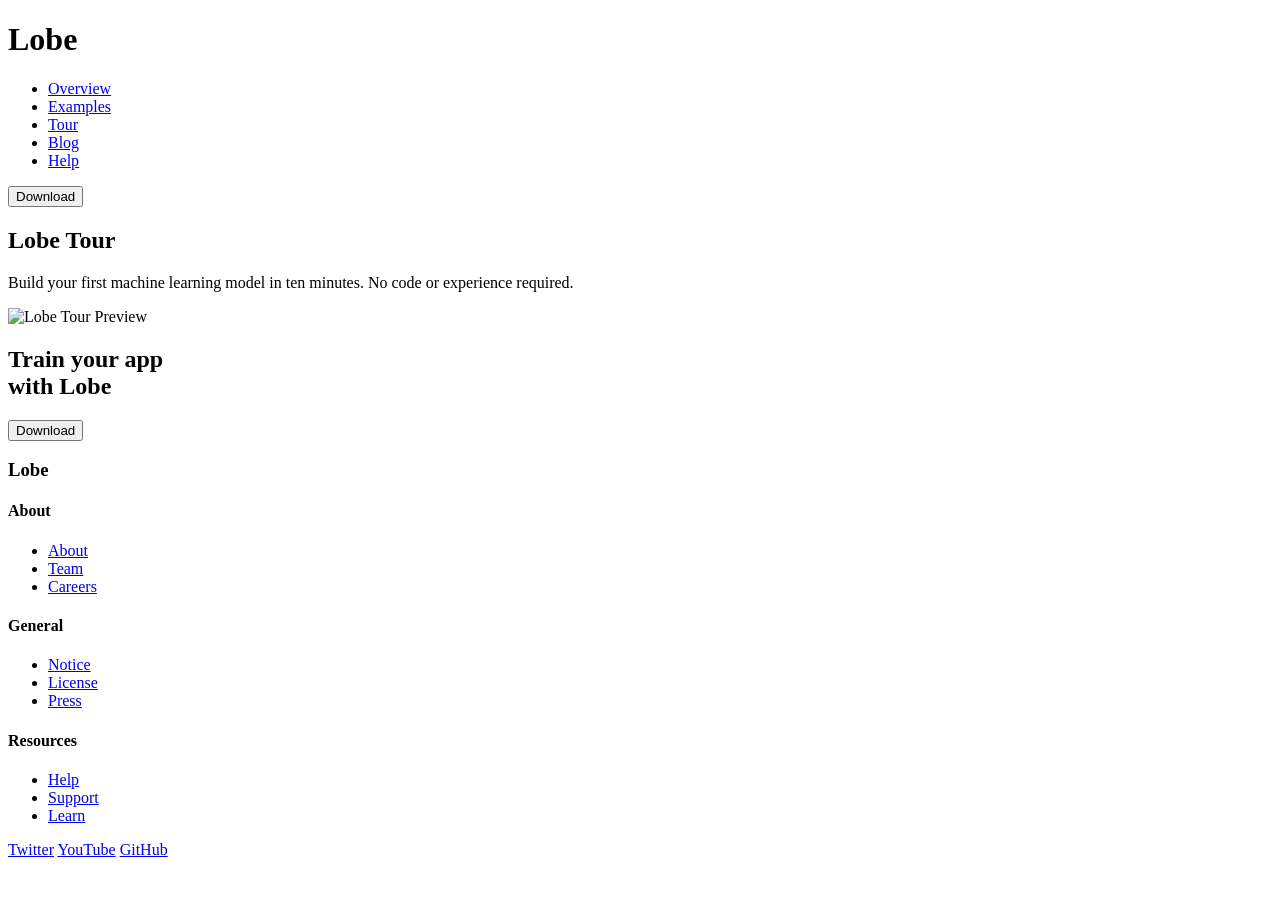
==== lobe.html @ 21074b0c "first commit" ====
<!DOCTYPE html>
<html lang="en">
<head>
    <meta charset="UTF-8">
    <meta name="viewport" content="width=device-width, initial-scale=1.0">
    <title>Lobe Tour</title>
</head>
<body>

    <!-- Header -->
    <header>

        <!-- Logo -->
        <div class="logo">
            <h1>Lobe</h1>
        </div>

        <!-- Navigation -->
        <nav>
            <ul>
                <li><a href="#">Overview</a></li>
                <li><a href="#">Examples</a></li>
                <li><a href="#">Tour</a></li>
                <li><a href="#">Blog</a></li>
                <li><a href="#">Help</a></li>
            </ul>
        </nav>

        <!-- Download Button -->
        <div class="download">
            <button>Download</button>
        </div>

    </header>

    <!-- Main -->
    <main>

        <!-- Hero Section -->
        <section class="hero">

            <h2>
                Lobe <span>Tour</span>
            </h2>

            <p>
                Build your first machine learning model in ten minutes.
                No code or experience required.
            </p>

        </section>

        <!-- Preview Image -->
        <section class="preview">

            <img src="images/lobe-preview.png"
                 alt="Lobe Tour Preview">

        </section>

        <!-- Call To Action -->
        <section class="cta">

            <h2>
                Train your app <br>
                with Lobe
            </h2>

            <button>Download</button>

        </section>

    </main>

    <!-- Footer -->
    <footer>

        <!-- Footer Logo -->
        <div class="footer-logo">
            <h3>Lobe</h3>
        </div>

        <!-- About -->
        <div class="about">
            <h4>About</h4>

            <ul>
                <li><a href="#">About</a></li>
                <li><a href="#">Team</a></li>
                <li><a href="#">Careers</a></li>
            </ul>
        </div>

        <!-- General -->
        <div class="general">
            <h4>General</h4>

            <ul>
                <li><a href="#">Notice</a></li>
                <li><a href="#">License</a></li>
                <li><a href="#">Press</a></li>
            </ul>
        </div>

        <!-- Resources -->
        <div class="resources">
            <h4>Resources</h4>

            <ul>
                <li><a href="#">Help</a></li>
                <li><a href="#">Support</a></li>
                <li><a href="#">Learn</a></li>
            </ul>
        </div>

        <!-- Social -->
        <div class="social">
            <a href="#">Twitter</a>
            <a href="#">YouTube</a>
            <a href="#">GitHub</a>
        </div>

    </footer>

</body>
</html>
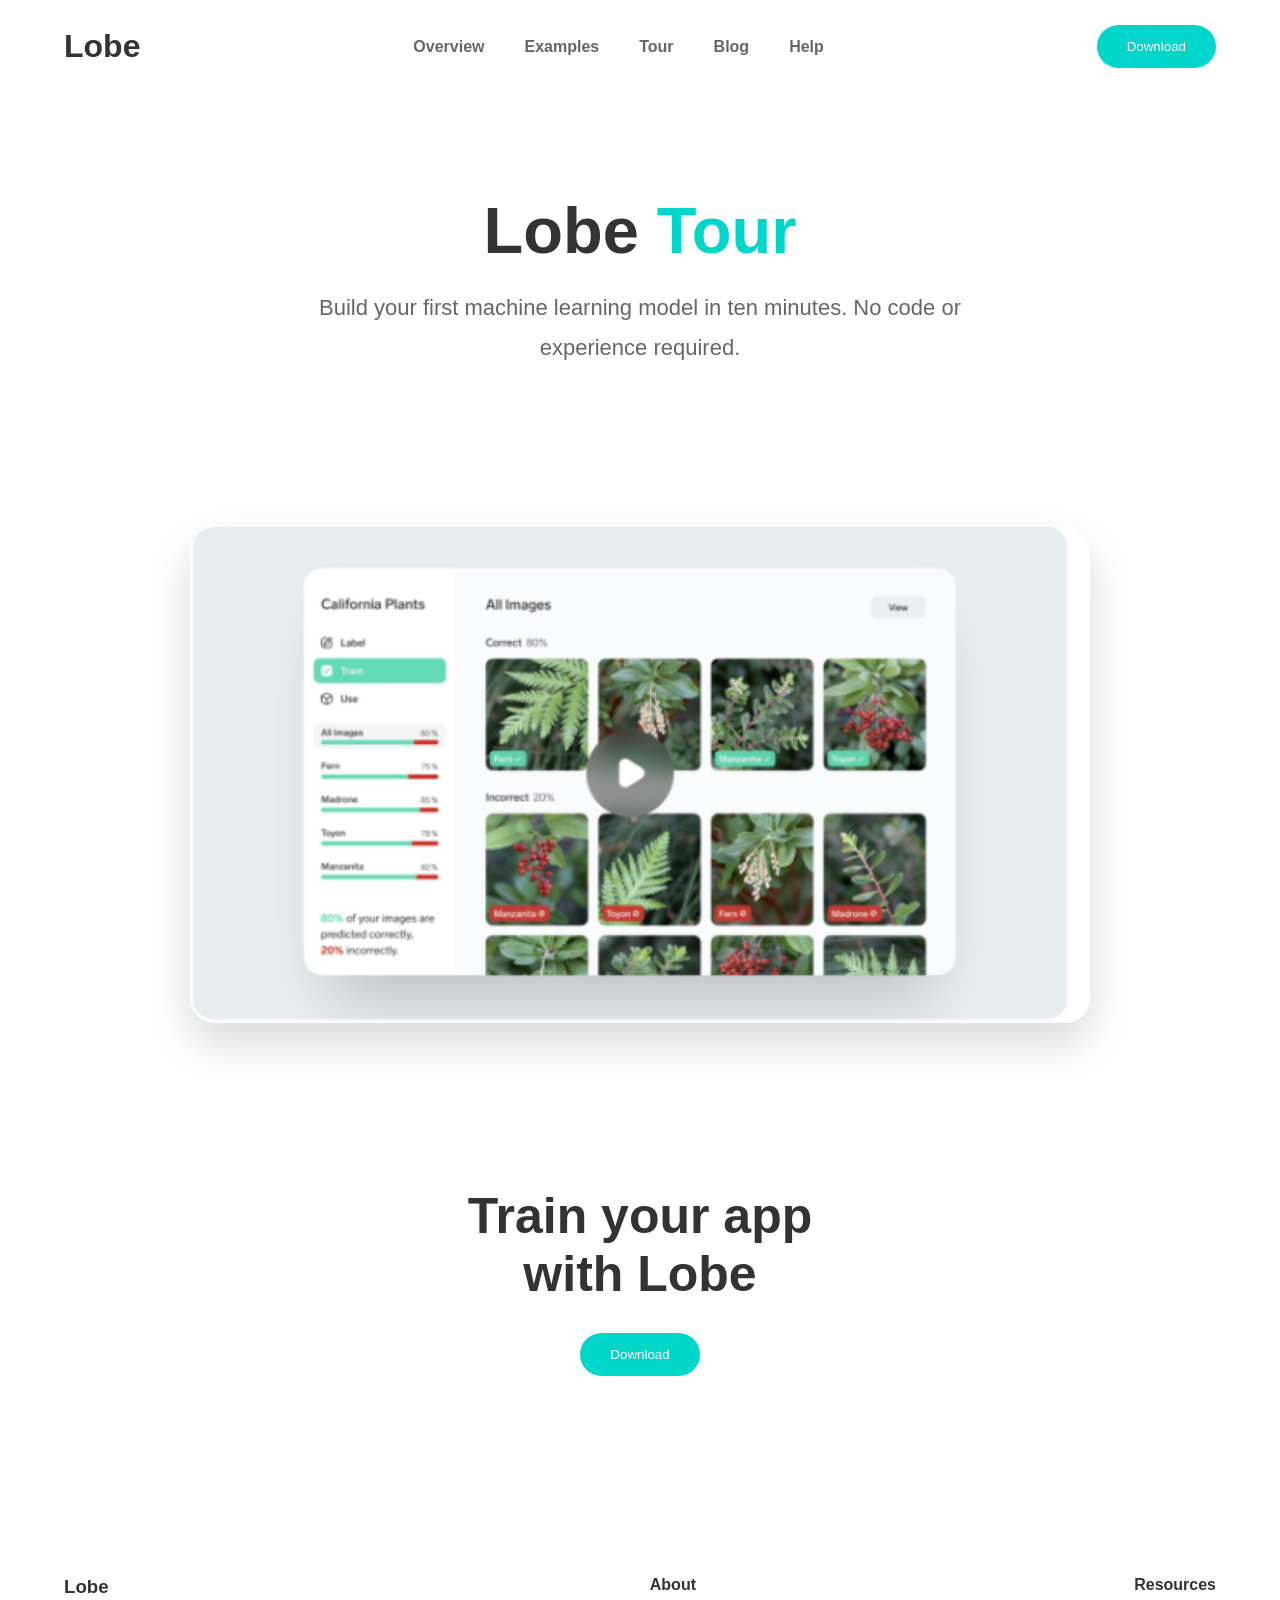
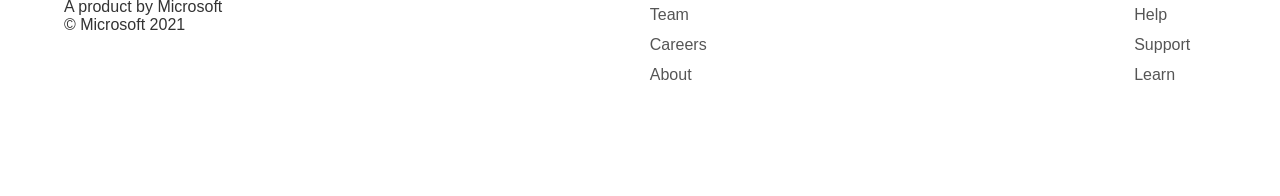
==== commit 591a4807: "this is the my firstProject practiece code html&&css" ====
--- a/lobe.html
+++ b/lobe.html
@@ -4,19 +4,18 @@
     <meta charset="UTF-8">
     <meta name="viewport" content="width=device-width, initial-scale=1.0">
     <title>Lobe Tour</title>
+    <link rel="stylesheet" href="./index.css">
 </head>
 <body>
 
-    <!-- Header -->
-    <header>
+<header class="header">
+    <div class="container">
 
-        <!-- Logo -->
         <div class="logo">
             <h1>Lobe</h1>
         </div>
 
-        <!-- Navigation -->
-        <nav>
+        <nav class="navbar">
             <ul>
                 <li><a href="#">Overview</a></li>
                 <li><a href="#">Examples</a></li>
@@ -26,101 +25,95 @@
             </ul>
         </nav>
 
-        <!-- Download Button -->
-        <div class="download">
-            <button>Download</button>
-        </div>
+        <button class="btn">
+            Download
+        </button>
 
-    </header>
+    </div>
+</header>
 
-    <!-- Main -->
-    <main>
+<main>
 
-        <!-- Hero Section -->
-        <section class="hero">
+<section class="hero">
 
-            <h2>
-                Lobe <span>Tour</span>
-            </h2>
+    <h2>
+        Lobe <span>Tour</span>
+    </h2>
 
-            <p>
-                Build your first machine learning model in ten minutes.
-                No code or experience required.
-            </p>
+    <p>
+        Build your first machine learning model in ten minutes.
+        No code or experience required.
+    </p>
 
-        </section>
+</section>
 
-        <!-- Preview Image -->
-        <section class="preview">
+<section class="preview">
 
-            <img src="images/lobe-preview.png"
-                 alt="Lobe Tour Preview">
+    <img src="Screenshot From 2026-07-16 00-52-35.png" alt="Lobe Preview">
 
-        </section>
+</section>
 
-        <!-- Call To Action -->
-        <section class="cta">
+<section class="cta">
 
-            <h2>
-                Train your app <br>
-                with Lobe
-            </h2>
+    <h2>
+        Train your app
+        <br>
+        with <span>Lobe</span>
+    </h2>
 
-            <button>Download</button>
+    <button class="btn">
+        Download
+    </button>
 
-        </section>
+</section>
 
-    </main>
+</main>
 
-    <!-- Footer -->
-    <footer>
+<footer class="footer">
 
-        <!-- Footer Logo -->
-        <div class="footer-logo">
-            <h3>Lobe</h3>
-        </div>
+<div>
 
-        <!-- About -->
-        <div class="about">
-            <h4>About</h4>
+<h3>Lobe</h3>
 
-            <ul>
-                <li><a href="#">About</a></li>
-                <li><a href="#">Team</a></li>
-                <li><a href="#">Careers</a></li>
-            </ul>
-        </div>
+<p>A product by Microsoft</p>
 
-        <!-- General -->
-        <div class="general">
-            <h4>General</h4>
+<p>© Microsoft 2021</p>
 
-            <ul>
-                <li><a href="#">Notice</a></li>
-                <li><a href="#">License</a></li>
-                <li><a href="#">Press</a></li>
-            </ul>
-        </div>
+</div>
 
-        <!-- Resources -->
-        <div class="resources">
-            <h4>Resources</h4>
+<div>
 
-            <ul>
-                <li><a href="#">Help</a></li>
-                <li><a href="#">Support</a></li>
-                <li><a href="#">Learn</a></li>
-            </ul>
-        </div>
+<h4>About</h4>
 
-        <!-- Social -->
-        <div class="social">
-            <a href="#">Twitter</a>
-            <a href="#">YouTube</a>
-            <a href="#">GitHub</a>
-        </div>
+<ul>
 
-    </footer>
+<li><a href="#">Team</a></li>
+
+<li><a href="#">Careers</a></li>
+
+<li><a href="#">About</a></li>
+
+</ul>
+
+</div>
+
+<div>
+
+<h4>Resources</h4>
+
+<ul>
+
+<li><a href="#">Help</a></li>
+
+<li><a href="#">Support</a></li>
+
+<li><a href="#">Learn</a></li>
+
+</ul>
+
+</div>
+
+</footer>
 
 </body>
 </html>
--- a/index.css
+++ b/index.css
@@ -0,0 +1,253 @@
+/* ===========================
+   RESET
+=========================== */
+
+*{
+    margin:0;
+    padding:0;
+    box-sizing:border-box;
+}
+
+/* ===========================
+   BODY
+=========================== */
+
+body{
+
+    font-family:Arial, sans-serif;
+
+    background:#fff;
+
+    color:#333;
+
+}
+
+/* ===========================
+   CONTAINER
+=========================== */
+
+.container{
+
+    width:90%;
+
+    max-width:1200px;
+
+    margin:auto;
+
+}
+
+/* ===========================
+   HEADER
+=========================== */
+
+.header{
+
+    padding:25px 0;
+
+}
+
+.header .container{
+
+    display:flex;
+
+    justify-content:space-between;
+
+    align-items:center;
+
+}
+
+/* ===========================
+   NAVIGATION
+=========================== */
+
+.navbar ul{
+
+    display:flex;
+
+    list-style:none;
+
+    gap:40px;
+
+}
+
+.navbar a{
+
+    text-decoration:none;
+
+    color:#666;
+
+    font-weight:600;
+
+    transition:.3s;
+
+}
+
+.navbar a:hover{
+
+    color:#00d6c9;
+
+}
+
+/* ===========================
+   BUTTON
+=========================== */
+
+.btn{
+
+    padding:14px 30px;
+
+    border:none;
+
+    border-radius:50px;
+
+    background:#00d6c9;
+
+    color:white;
+
+    cursor:pointer;
+
+    transition:.3s;
+
+}
+
+.btn:hover{
+
+    transform:translateY(-4px);
+
+    box-shadow:0 12px 25px rgba(0,214,201,.3);
+
+}
+
+/* ===========================
+   HERO
+=========================== */
+
+.hero{
+
+    text-align:center;
+
+    padding:100px 20px;
+
+}
+
+.hero h2{
+
+    font-size:65px;
+
+    margin-bottom:20px;
+
+}
+
+.hero span{
+
+    color:#00d6c9;
+
+}
+
+.hero p{
+
+    max-width:650px;
+
+    margin:auto;
+
+    font-size:22px;
+
+    line-height:1.8;
+
+    color:#666;
+
+}
+
+/* ===========================
+   PREVIEW
+=========================== */
+
+.preview{
+
+    width:90%;
+
+    max-width:900px;
+
+    margin:60px auto;
+
+}
+
+.preview img{
+
+    width:100%;
+
+    border-radius:25px;
+
+    transition:.4s;
+
+    box-shadow:0 20px 40px rgba(0,0,0,.15);
+
+}
+
+.preview img:hover{
+
+    transform:scale(1.03);
+
+}
+
+/* ===========================
+   CTA
+=========================== */
+
+.cta{
+
+    text-align:center;
+
+    padding:100px 20px;
+
+}
+
+.cta h2{
+
+    font-size:50px;
+
+    margin-bottom:30px;
+
+}
+
+/* ===========================
+   FOOTER
+=========================== */
+
+.footer{
+
+    width:90%;
+
+    max-width:1200px;
+
+    margin:100px auto;
+
+    display:flex;
+
+    justify-content:space-between;
+
+    gap:40px;
+
+}
+
+.footer ul{
+
+    list-style:none;
+
+}
+
+.footer li{
+
+    margin:12px 0;
+
+}
+
+.footer a{
+    text-decoration:none;
+    color:#555;
+    transition:.3s;
+}
+
+.footer a:hover{
+    color:#00d6c9;
+}
